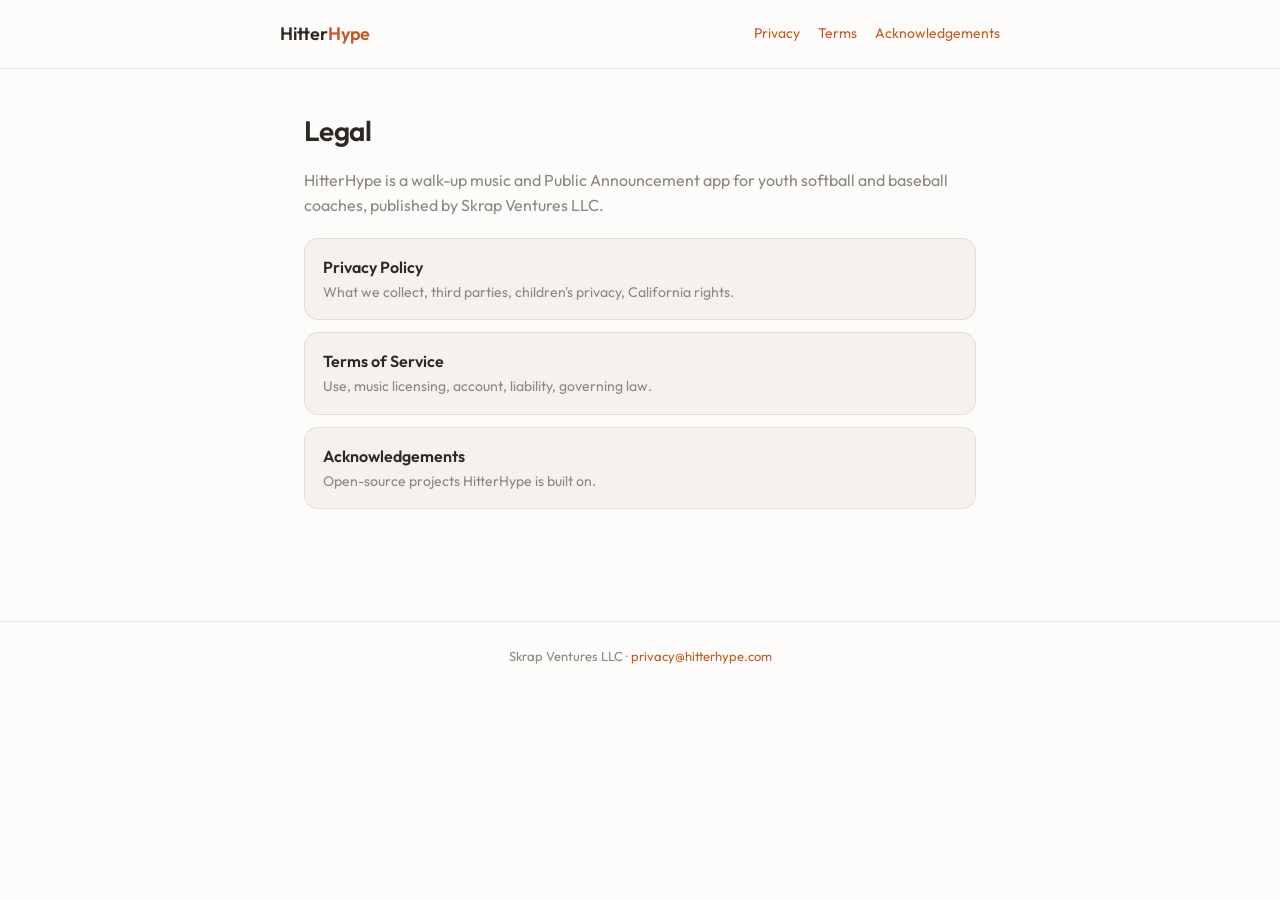
==== index.html @ 51db1701 "HitterHype legal + support site (privacy, terms, acknowledgements, support)" ====
<!DOCTYPE html>
<html lang="en">
<head>
  <meta charset="UTF-8">
  <meta name="viewport" content="width=device-width, initial-scale=1">
  <title>HitterHype — Legal</title>
  <meta name="description" content="HitterHype privacy policy, terms of service, and acknowledgements.">
  <link rel="stylesheet" href="style.css">
</head>
<body>
  <header class="site">
    <div class="inner">
      <a href="/" class="wordmark">Hitter<span class="accent">Hype</span></a>
      <nav>
        <a href="privacy.html">Privacy</a>
        <a href="terms.html">Terms</a>
        <a href="acknowledgements.html">Acknowledgements</a>
      </nav>
    </div>
  </header>

  <main class="wrap">
    <h1>Legal</h1>
    <p class="muted">HitterHype is a walk-up music and Public Announcement app for youth softball and baseball coaches, published by Skrap Ventures LLC.</p>
    <div class="card-grid">
      <a class="card" href="privacy.html">
        <div class="t">Privacy Policy</div>
        <div class="d">What we collect, third parties, children's privacy, California rights.</div>
      </a>
      <a class="card" href="terms.html">
        <div class="t">Terms of Service</div>
        <div class="d">Use, music licensing, account, liability, governing law.</div>
      </a>
      <a class="card" href="acknowledgements.html">
        <div class="t">Acknowledgements</div>
        <div class="d">Open-source projects HitterHype is built on.</div>
      </a>
    </div>
  </main>

  <footer class="site">
    Skrap Ventures LLC · <a href="mailto:privacy@hitterhype.com">privacy@hitterhype.com</a>
  </footer>
</body>
</html>
---- style.css ----
@import url('https://fonts.googleapis.com/css2?family=Outfit:wght@300;400;500;600;700&display=swap');

:root {
  --brand-light: #C25A28;
  --brand-dark: #9A3E1C;
  --accent: #C25A28;
  --text: #2C2925;
  --muted: #8A8680;
  --line: rgba(0, 0, 0, 0.08);
  --bg: #FDFCFA;
  --surface: #F5F2EE;
}

* { box-sizing: border-box; }

html, body {
  margin: 0;
  padding: 0;
  background: var(--bg);
  color: var(--text);
  font-family: 'Outfit', -apple-system, BlinkMacSystemFont, "SF Pro Text", "Inter", "Segoe UI", Roboto, system-ui, sans-serif;
  font-size: 16px;
  line-height: 1.55;
  -webkit-font-smoothing: antialiased;
}

a {
  color: var(--accent);
  text-decoration: none;
}
a:hover { text-decoration: underline; }

.wrap {
  max-width: 720px;
  margin: 0 auto;
  padding: 32px 24px 64px;
}

header.site {
  border-bottom: 1px solid var(--line);
  padding: 20px 24px;
  background: var(--bg);
}

header.site .inner {
  max-width: 720px;
  margin: 0 auto;
  display: flex;
  align-items: center;
  justify-content: space-between;
  gap: 16px;
}

header.site .wordmark {
  font-weight: 600;
  font-size: 18px;
  letter-spacing: -0.01em;
  color: var(--text);
}
header.site .wordmark .accent { color: var(--accent); }

header.site nav {
  display: flex;
  gap: 18px;
  font-size: 14px;
}

h1 {
  font-size: 28px;
  letter-spacing: -0.02em;
  margin: 8px 0 4px;
  font-weight: 600;
}

h2 {
  font-size: 18px;
  letter-spacing: -0.01em;
  margin: 28px 0 8px;
  font-weight: 600;
}

p, li {
  font-size: 16px;
  color: var(--text);
}

.muted { color: var(--muted); }

.legal {
  white-space: pre-wrap;
  font-size: 15px;
  line-height: 1.6;
}

.card-grid {
  display: grid;
  gap: 12px;
  margin-top: 20px;
}

.card {
  display: block;
  border: 1px solid var(--line);
  border-radius: 14px;
  padding: 16px 18px;
  background: var(--surface);
  color: var(--text);
}
.card:hover {
  border-color: var(--accent);
  text-decoration: none;
}
.card .t {
  font-weight: 600;
  font-size: 16px;
}
.card .d {
  color: var(--muted);
  font-size: 14px;
  margin-top: 2px;
}

.hero-icon {
  width: 88px;
  height: 88px;
  border-radius: 20px;
  display: block;
  margin: 0 0 16px;
  box-shadow: 0 4px 16px rgba(194, 90, 40, 0.18);
}

footer.site {
  border-top: 1px solid var(--line);
  margin-top: 48px;
  padding: 24px;
  font-size: 13px;
  color: var(--muted);
  text-align: center;
}

@media (prefers-color-scheme: dark) {
  :root {
    --text: #F1F5F9;
    --muted: #94A3B8;
    --line: rgba(255, 255, 255, 0.08);
    --bg: #1A1614;
    --surface: #25201D;
    --accent: #E07A4A;
  }
}
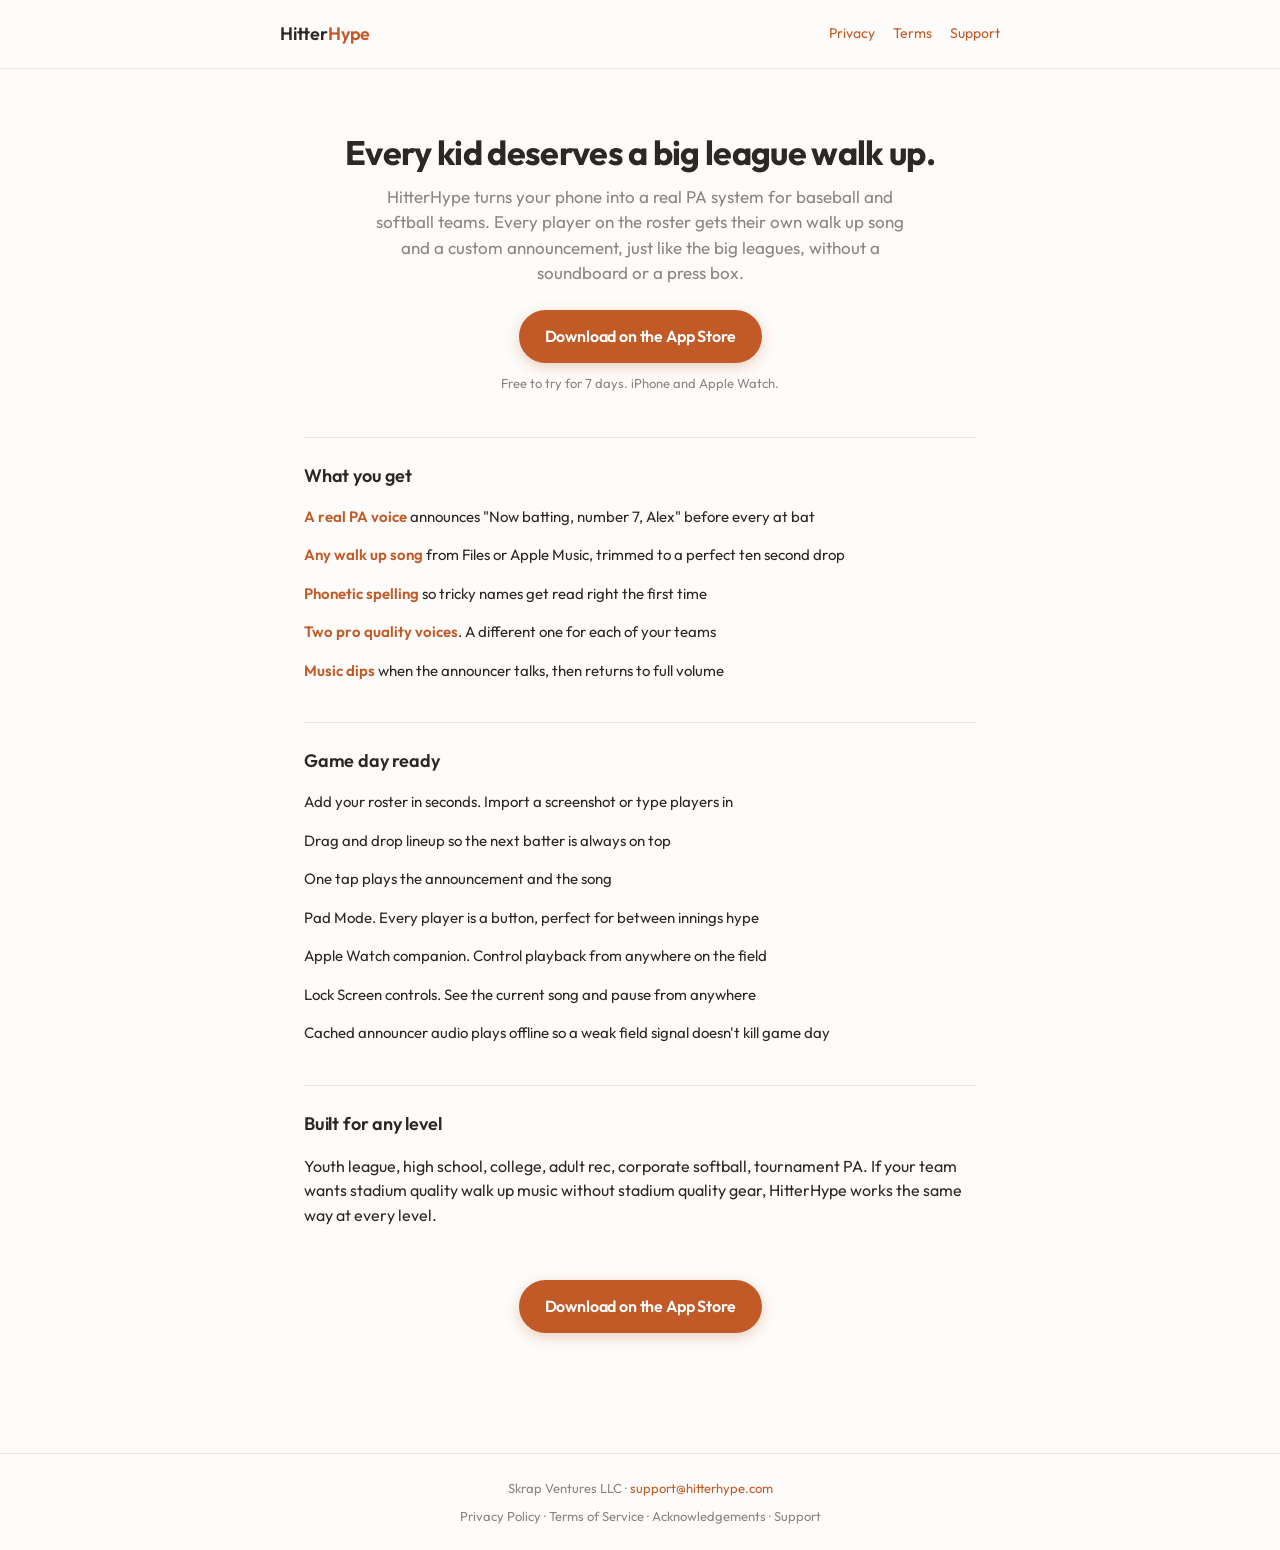
==== commit d564456f: "Marketing index + sync privacy/terms to app copy: broaden away from youth-only, coach-only" ====
--- a/index.html
+++ b/index.html
@@ -3,8 +3,12 @@
 <head>
   <meta charset="UTF-8">
   <meta name="viewport" content="width=device-width, initial-scale=1">
-  <title>HitterHype — Legal</title>
-  <meta name="description" content="HitterHype privacy policy, terms of service, and acknowledgements.">
+  <title>HitterHype — Walk up music and PA for baseball and softball</title>
+  <meta name="description" content="HitterHype turns your phone into a real PA system for baseball and softball teams. Every player gets a walk up song and a custom announcement, just like the big leagues.">
+  <meta property="og:title" content="HitterHype — Walk up music and PA">
+  <meta property="og:description" content="Turn your phone into a real PA system for baseball and softball. A walk up song and custom announcement for every player.">
+  <meta property="og:type" content="website">
+  <meta property="og:url" content="https://legal.hitterhype.com/">
   <link rel="stylesheet" href="style.css">
 </head>
 <body>
@@ -14,32 +18,57 @@
       <nav>
         <a href="privacy.html">Privacy</a>
         <a href="terms.html">Terms</a>
-        <a href="acknowledgements.html">Acknowledgements</a>
+        <a href="support.html">Support</a>
       </nav>
     </div>
   </header>
 
   <main class="wrap">
-    <h1>Legal</h1>
-    <p class="muted">HitterHype is a walk-up music and Public Announcement app for youth softball and baseball coaches, published by Skrap Ventures LLC.</p>
-    <div class="card-grid">
-      <a class="card" href="privacy.html">
-        <div class="t">Privacy Policy</div>
-        <div class="d">What we collect, third parties, children's privacy, California rights.</div>
-      </a>
-      <a class="card" href="terms.html">
-        <div class="t">Terms of Service</div>
-        <div class="d">Use, music licensing, account, liability, governing law.</div>
-      </a>
-      <a class="card" href="acknowledgements.html">
-        <div class="t">Acknowledgements</div>
-        <div class="d">Open-source projects HitterHype is built on.</div>
-      </a>
-    </div>
+    <section class="hero">
+      <h1 class="hero-title">Every kid deserves a big league walk up.</h1>
+      <p class="hero-tag">HitterHype turns your phone into a real PA system for baseball and softball teams. Every player on the roster gets their own walk up song and a custom announcement, just like the big leagues, without a soundboard or a press box.</p>
+      <a class="cta" href="https://apps.apple.com/app/id6764219656">Download on the App Store</a>
+      <p class="cta-note">Free to try for 7 days. iPhone and Apple Watch.</p>
+    </section>
+
+    <section class="features">
+      <h2>What you get</h2>
+      <ul class="feature-list">
+        <li><strong>A real PA voice</strong> announces "Now batting, number 7, Alex" before every at bat</li>
+        <li><strong>Any walk up song</strong> from Files or Apple Music, trimmed to a perfect ten second drop</li>
+        <li><strong>Phonetic spelling</strong> so tricky names get read right the first time</li>
+        <li><strong>Two pro quality voices</strong>. A different one for each of your teams</li>
+        <li><strong>Music dips</strong> when the announcer talks, then returns to full volume</li>
+      </ul>
+
+      <h2>Game day ready</h2>
+      <ul class="feature-list">
+        <li>Add your roster in seconds. Import a screenshot or type players in</li>
+        <li>Drag and drop lineup so the next batter is always on top</li>
+        <li>One tap plays the announcement and the song</li>
+        <li>Pad Mode. Every player is a button, perfect for between innings hype</li>
+        <li>Apple Watch companion. Control playback from anywhere on the field</li>
+        <li>Lock Screen controls. See the current song and pause from anywhere</li>
+        <li>Cached announcer audio plays offline so a weak field signal doesn't kill game day</li>
+      </ul>
+
+      <h2>Built for any level</h2>
+      <p>Youth league, high school, college, adult rec, corporate softball, tournament PA. If your team wants stadium quality walk up music without stadium quality gear, HitterHype works the same way at every level.</p>
+    </section>
+
+    <section class="cta-block">
+      <a class="cta" href="https://apps.apple.com/app/id6764219656">Download on the App Store</a>
+    </section>
   </main>
 
   <footer class="site">
-    Skrap Ventures LLC · <a href="mailto:privacy@hitterhype.com">privacy@hitterhype.com</a>
+    Skrap Ventures LLC · <a href="mailto:support@hitterhype.com">support@hitterhype.com</a>
+    <div class="footer-links">
+      <a href="privacy.html">Privacy Policy</a> ·
+      <a href="terms.html">Terms of Service</a> ·
+      <a href="acknowledgements.html">Acknowledgements</a> ·
+      <a href="support.html">Support</a>
+    </div>
   </footer>
 </body>
 </html>
--- a/style.css
+++ b/style.css
@@ -138,6 +138,78 @@
   text-align: center;
 }
 
+.hero {
+  padding: 24px 0 12px;
+  text-align: center;
+}
+.hero-title {
+  font-size: 34px;
+  font-weight: 700;
+  letter-spacing: -0.02em;
+  line-height: 1.15;
+  margin: 8px 0 12px;
+}
+.hero-tag {
+  font-size: 17px;
+  color: var(--muted);
+  line-height: 1.5;
+  margin: 0 auto 24px;
+  max-width: 560px;
+}
+.cta {
+  display: inline-block;
+  background: var(--accent);
+  color: #FFFFFF;
+  padding: 14px 26px;
+  border-radius: 999px;
+  font-weight: 600;
+  font-size: 16px;
+  letter-spacing: -0.01em;
+  box-shadow: 0 4px 14px rgba(194, 90, 40, 0.28);
+}
+.cta:hover {
+  text-decoration: none;
+  background: var(--brand-dark);
+}
+.cta-note {
+  font-size: 13px;
+  color: var(--muted);
+  margin: 10px 0 0;
+}
+
+.features h2 {
+  border-top: 1px solid var(--line);
+  padding-top: 24px;
+  margin-top: 32px;
+}
+.feature-list {
+  list-style: none;
+  padding: 0;
+  margin: 8px 0 16px;
+}
+.feature-list li {
+  padding: 8px 0;
+  font-size: 15px;
+  line-height: 1.5;
+}
+.feature-list li strong {
+  color: var(--accent);
+  font-weight: 600;
+}
+
+.cta-block {
+  text-align: center;
+  padding: 36px 0 8px;
+}
+
+.footer-links {
+  margin-top: 8px;
+  font-size: 13px;
+}
+.footer-links a {
+  color: var(--muted);
+}
+
 @media (prefers-color-scheme: dark) {
   :root {
     --text: #F1F5F9;
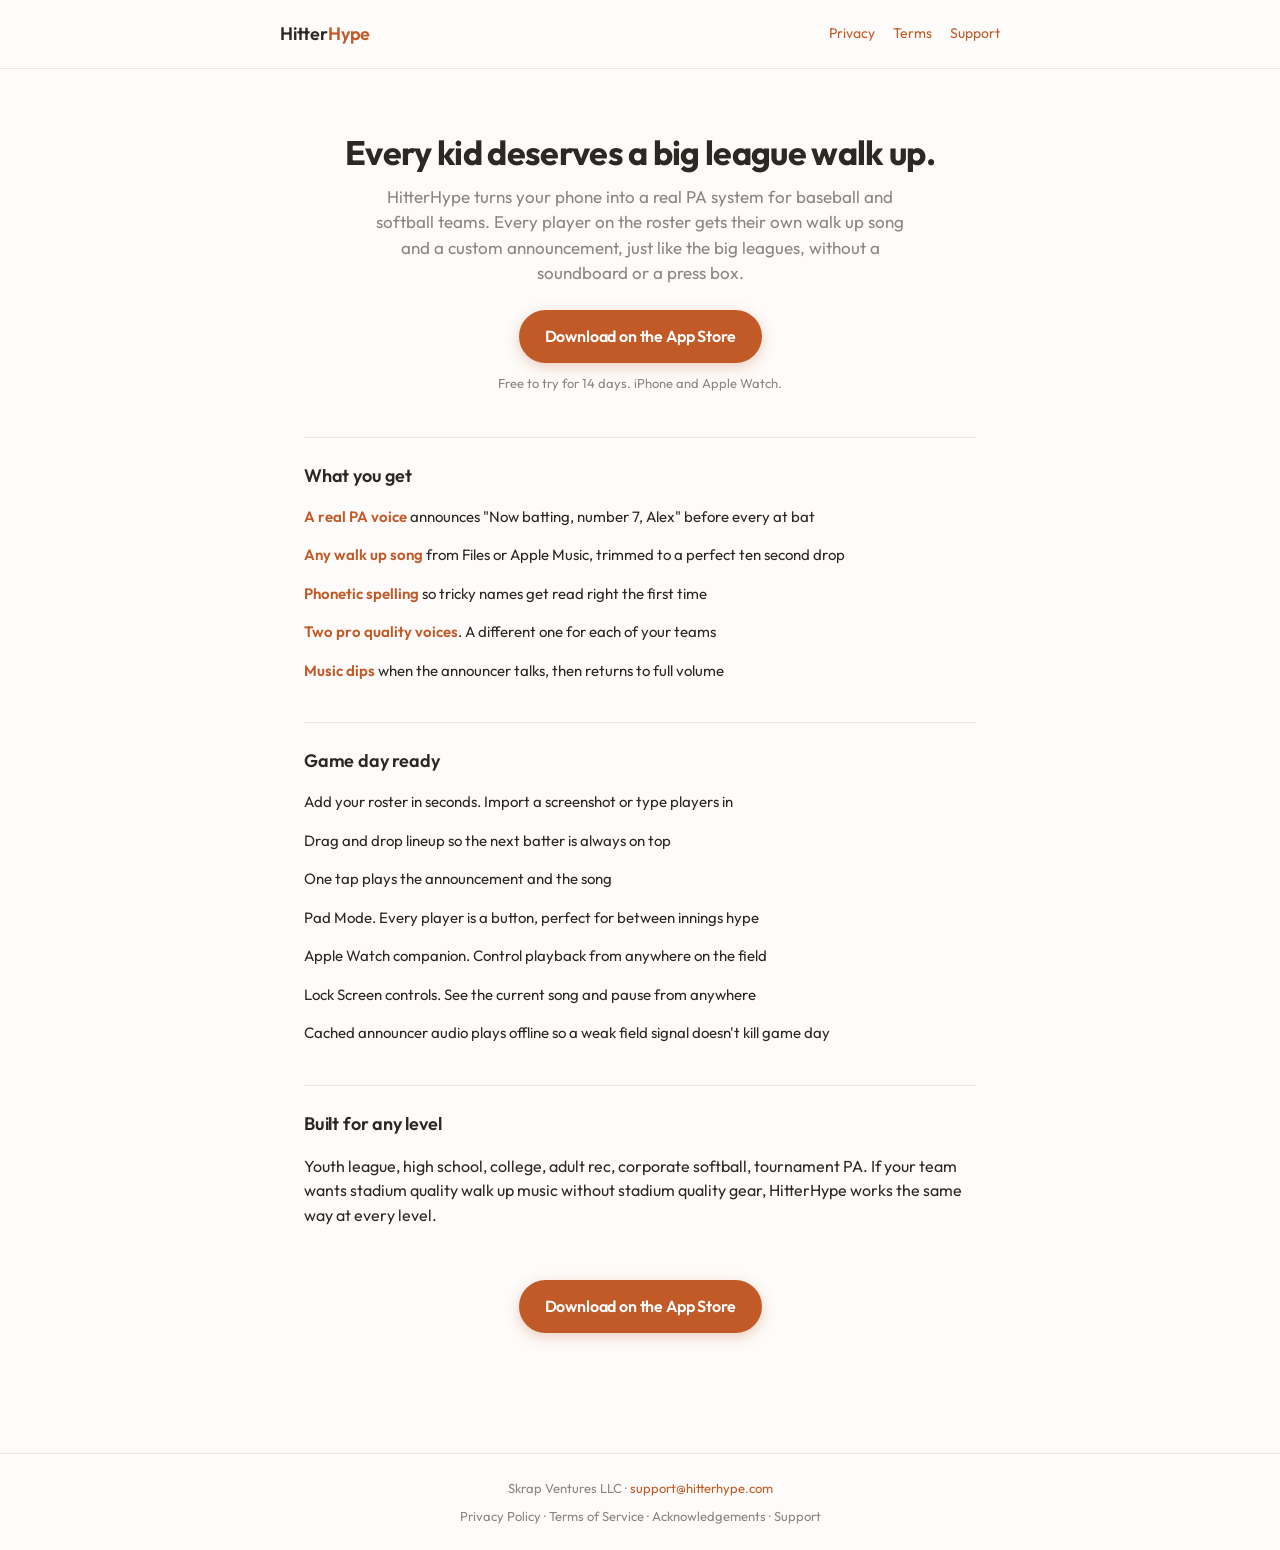
==== commit 62e63330: "Free trial: 7 days -> 14 days" ====
--- a/index.html
+++ b/index.html
@@ -27,8 +27,8 @@
     <section class="hero">
       <h1 class="hero-title">Every kid deserves a big league walk up.</h1>
       <p class="hero-tag">HitterHype turns your phone into a real PA system for baseball and softball teams. Every player on the roster gets their own walk up song and a custom announcement, just like the big leagues, without a soundboard or a press box.</p>
-      <a class="cta" href="https://apps.apple.com/app/id6764219656">Download on the App Store</a>
-      <p class="cta-note">Free to try for 7 days. iPhone and Apple Watch.</p>
+      <a class="cta" href="https://apps.apple.com/us/app/hitterhype/id6777852358">Download on the App Store</a>
+      <p class="cta-note">Free to try for 14 days. iPhone and Apple Watch.</p>
     </section>
 
     <section class="features">
@@ -57,7 +57,7 @@
     </section>
 
     <section class="cta-block">
-      <a class="cta" href="https://apps.apple.com/app/id6764219656">Download on the App Store</a>
+      <a class="cta" href="https://apps.apple.com/us/app/hitterhype/id6777852358">Download on the App Store</a>
     </section>
   </main>
 
